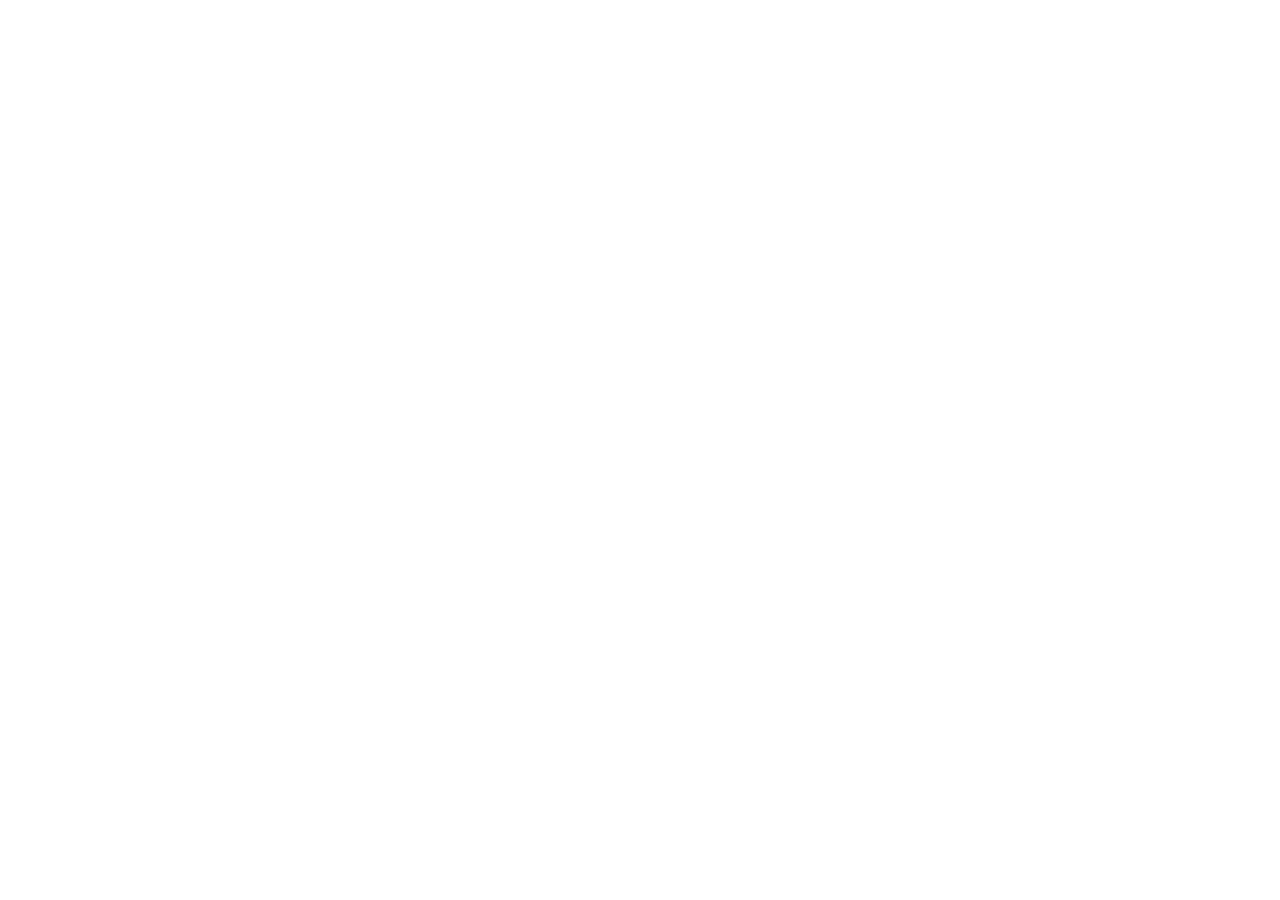
==== index.html @ 9bbe7431 "Use tech stack vite_react_shadcn_ts" ====
<!DOCTYPE html>
<html lang="en">
  <head>
    <meta charset="UTF-8" />
    <meta name="viewport" content="width=device-width, initial-scale=1.0" />
    <title>crave-crusher-web</title>
    <meta name="description" content="Lovable Generated Project" />
    <meta name="author" content="Lovable" />

    <meta property="og:title" content="crave-crusher-web" />
    <meta property="og:description" content="Lovable Generated Project" />
    <meta property="og:type" content="website" />
    <meta property="og:image" content="https://lovable.dev/opengraph-image-p98pqg.png" />

    <meta name="twitter:card" content="summary_large_image" />
    <meta name="twitter:site" content="@lovable_dev" />
    <meta name="twitter:image" content="https://lovable.dev/opengraph-image-p98pqg.png" />
  </head>

  <body>
    <div id="root"></div>
    <!-- IMPORTANT: DO NOT REMOVE THIS SCRIPT TAG OR THIS VERY COMMENT! -->
    <script src="https://cdn.gpteng.co/gptengineer.js" type="module"></script>
    <script type="module" src="/src/main.tsx"></script>
  </body>
</html>
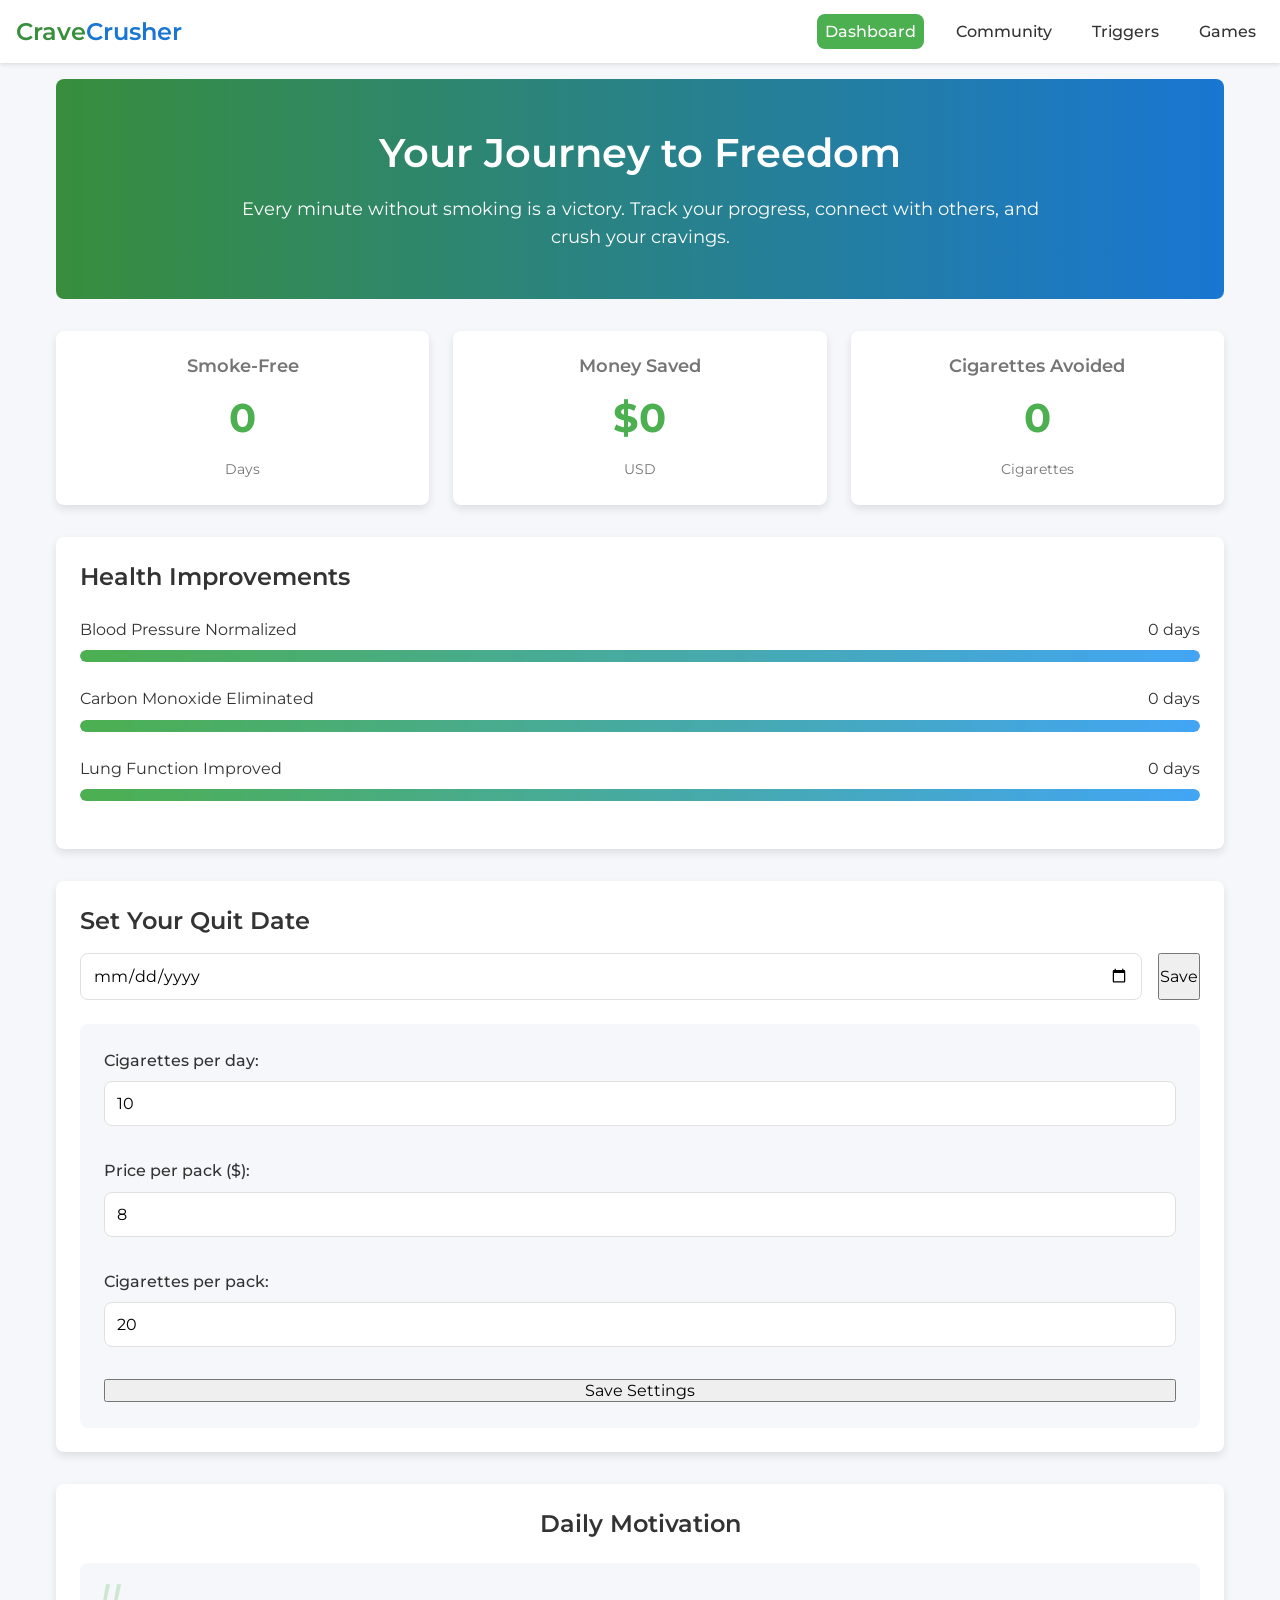
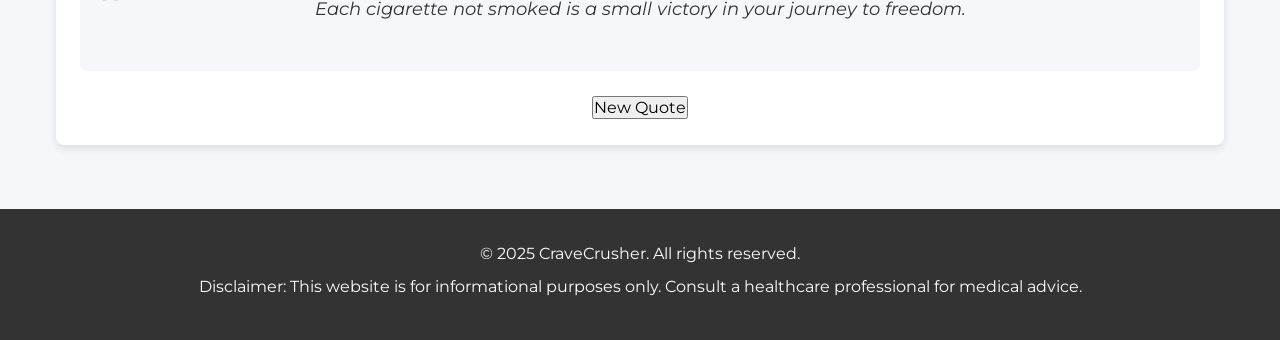
==== commit 98766afd: "Refactor: Remove unneeded dependencies Remove all dependencies and refactor the code to use only van" ====
--- a/index.html
+++ b/index.html
@@ -1,26 +1,138 @@
+
 <!DOCTYPE html>
 <html lang="en">
-  <head>
-    <meta charset="UTF-8" />
-    <meta name="viewport" content="width=device-width, initial-scale=1.0" />
-    <title>crave-crusher-web</title>
-    <meta name="description" content="Lovable Generated Project" />
-    <meta name="author" content="Lovable" />
+<head>
+  <meta charset="UTF-8">
+  <meta name="viewport" content="width=device-width, initial-scale=1.0">
+  <title>CraveCrusher - Quit Smoking Today</title>
+  <link rel="stylesheet" href="styles/main.css">
+  <link rel="stylesheet" href="styles/dashboard.css">
+  <link rel="stylesheet" href="https://fonts.googleapis.com/css2?family=Montserrat:wght@300;400;500;600;700&display=swap">
+</head>
+<body>
+  <header>
+    <div class="logo">
+      <h1>Crave<span>Crusher</span></h1>
+    </div>
+    <nav>
+      <button class="mobile-menu-btn">
+        <span></span>
+        <span></span>
+        <span></span>
+      </button>
+      <ul class="nav-menu">
+        <li><a href="index.html" class="active">Dashboard</a></li>
+        <li><a href="community.html">Community</a></li>
+        <li><a href="triggers.html">Triggers</a></li>
+        <li><a href="games.html">Games</a></li>
+      </ul>
+    </nav>
+  </header>
 
-    <meta property="og:title" content="crave-crusher-web" />
-    <meta property="og:description" content="Lovable Generated Project" />
-    <meta property="og:type" content="website" />
-    <meta property="og:image" content="https://lovable.dev/opengraph-image-p98pqg.png" />
+  <main>
+    <section class="hero">
+      <div class="hero-content">
+        <h2>Your Journey to Freedom</h2>
+        <p>Every minute without smoking is a victory. Track your progress, connect with others, and crush your cravings.</p>
+      </div>
+    </section>
 
-    <meta name="twitter:card" content="summary_large_image" />
-    <meta name="twitter:site" content="@lovable_dev" />
-    <meta name="twitter:image" content="https://lovable.dev/opengraph-image-p98pqg.png" />
-  </head>
+    <section class="dashboard">
+      <div class="stats-container">
+        <div class="stat-card">
+          <h3>Smoke-Free</h3>
+          <div class="stat-value" id="days-smoke-free">0</div>
+          <div class="stat-label">Days</div>
+        </div>
+        
+        <div class="stat-card">
+          <h3>Money Saved</h3>
+          <div class="stat-value" id="money-saved">$0</div>
+          <div class="stat-label">USD</div>
+        </div>
+        
+        <div class="stat-card">
+          <h3>Cigarettes Avoided</h3>
+          <div class="stat-value" id="cigarettes-avoided">0</div>
+          <div class="stat-label">Cigarettes</div>
+        </div>
+      </div>
 
-  <body>
-    <div id="root"></div>
-    <!-- IMPORTANT: DO NOT REMOVE THIS SCRIPT TAG OR THIS VERY COMMENT! -->
-    <script src="https://cdn.gpteng.co/gptengineer.js" type="module"></script>
-    <script type="module" src="/src/main.tsx"></script>
-  </body>
+      <div class="health-progress">
+        <h3>Health Improvements</h3>
+        <div class="progress-container">
+          <div class="progress-item">
+            <div class="progress-info">
+              <span>Blood Pressure Normalized</span>
+              <span id="blood-pressure-days">0 days</span>
+            </div>
+            <div class="progress-bar">
+              <div class="progress-fill" id="blood-pressure-bar"></div>
+            </div>
+          </div>
+          
+          <div class="progress-item">
+            <div class="progress-info">
+              <span>Carbon Monoxide Eliminated</span>
+              <span id="carbon-monoxide-days">0 days</span>
+            </div>
+            <div class="progress-bar">
+              <div class="progress-fill" id="carbon-monoxide-bar"></div>
+            </div>
+          </div>
+          
+          <div class="progress-item">
+            <div class="progress-info">
+              <span>Lung Function Improved</span>
+              <span id="lung-function-days">0 days</span>
+            </div>
+            <div class="progress-bar">
+              <div class="progress-fill" id="lung-function-bar"></div>
+            </div>
+          </div>
+        </div>
+      </div>
+
+      <div class="quit-date-container">
+        <h3>Set Your Quit Date</h3>
+        <div class="date-picker">
+          <input type="date" id="quit-date">
+          <button id="save-date">Save</button>
+        </div>
+        <div class="settings">
+          <label for="cigarettes-per-day">Cigarettes per day:</label>
+          <input type="number" id="cigarettes-per-day" min="1" value="10">
+          
+          <label for="price-per-pack">Price per pack ($):</label>
+          <input type="number" id="price-per-pack" min="0.01" step="0.01" value="8.00">
+          
+          <label for="cigarettes-per-pack">Cigarettes per pack:</label>
+          <input type="number" id="cigarettes-per-pack" min="1" value="20">
+          
+          <button id="save-settings">Save Settings</button>
+        </div>
+      </div>
+    </section>
+
+    <section class="motivation">
+      <h3>Daily Motivation</h3>
+      <div class="quote-container">
+        <p id="quote">"The best time to quit smoking was the day you started, the second best time is today."</p>
+      </div>
+      <button id="new-quote">New Quote</button>
+    </section>
+  </main>
+
+  <footer>
+    <div class="footer-content">
+      <p>&copy; 2025 CraveCrusher. All rights reserved.</p>
+      <p>Disclaimer: This website is for informational purposes only. Consult a healthcare professional for medical advice.</p>
+    </div>
+  </footer>
+
+  <!-- IMPORTANT: DO NOT REMOVE THIS SCRIPT TAG OR THIS VERY COMMENT! -->
+  <script src="https://cdn.gpteng.co/gptengineer.js" type="module"></script>
+  <script src="scripts/main.js"></script>
+  <script src="scripts/dashboard.js"></script>
+</body>
 </html>
--- a/styles/main.css
+++ b/styles/main.css
@@ -0,0 +1,451 @@
+
+/* General Reset */
+* {
+  margin: 0;
+  padding: 0;
+  box-sizing: border-box;
+}
+
+/* Root Variables */
+:root {
+  --primary-color: #4caf50;
+  --primary-dark: #388e3c;
+  --primary-light: #a5d6a7;
+  --secondary-color: #42a5f5;
+  --secondary-dark: #1976d2;
+  --secondary-light: #90caf9;
+  --background-color: #f5f7fa;
+  --text-color: #333;
+  --text-light: #757575;
+  --white: #ffffff;
+  --border-color: #e0e0e0;
+  --error-color: #f44336;
+  --success-color: #4caf50;
+  --warning-color: #ff9800;
+  --card-shadow: 0 4px 8px rgba(0, 0, 0, 0.1);
+  --transition-speed: 0.3s;
+  --border-radius: 8px;
+  --font-family: 'Montserrat', sans-serif;
+}
+
+body {
+  font-family: var(--font-family);
+  background-color: var(--background-color);
+  color: var(--text-color);
+  line-height: 1.6;
+  min-height: 100vh;
+  display: flex;
+  flex-direction: column;
+}
+
+main {
+  flex: 1;
+  padding: 1rem;
+  max-width: 1200px;
+  margin: 0 auto;
+  width: 100%;
+}
+
+/* Typography */
+h1, h2, h3, h4, h5, h6 {
+  font-weight: 600;
+  line-height: 1.3;
+  margin-bottom: 1rem;
+}
+
+h1 {
+  font-size: 2rem;
+}
+
+h2 {
+  font-size: 1.75rem;
+}
+
+h3 {
+  font-size: 1.5rem;
+}
+
+h4 {
+  font-size: 1.25rem;
+}
+
+p {
+  margin-bottom: 1rem;
+}
+
+a {
+  color: var(--secondary-color);
+  text-decoration: none;
+  transition: color var(--transition-speed);
+}
+
+a:hover {
+  color: var(--secondary-dark);
+  text-decoration: underline;
+}
+
+/* Header & Navigation */
+header {
+  background-color: var(--white);
+  box-shadow: 0 2px 4px rgba(0, 0, 0, 0.1);
+  padding: 1rem;
+  display: flex;
+  justify-content: space-between;
+  align-items: center;
+  position: sticky;
+  top: 0;
+  z-index: 100;
+}
+
+.logo h1 {
+  margin: 0;
+  font-size: 1.5rem;
+  color: var(--primary-dark);
+}
+
+.logo span {
+  color: var(--secondary-dark);
+}
+
+nav {
+  display: flex;
+  align-items: center;
+}
+
+.nav-menu {
+  display: flex;
+  list-style: none;
+}
+
+.nav-menu li {
+  margin-left: 1.5rem;
+}
+
+.nav-menu a {
+  color: var(--text-color);
+  font-weight: 500;
+  padding: 0.5rem;
+  border-radius: var(--border-radius);
+  transition: all var(--transition-speed);
+}
+
+.nav-menu a:hover {
+  background-color: var(--primary-light);
+  color: var(--primary-dark);
+  text-decoration: none;
+}
+
+.nav-menu a.active {
+  background-color: var(--primary-color);
+  color: var(--white);
+}
+
+.mobile-menu-btn {
+  display: none;
+  background: none;
+  border: none;
+  cursor: pointer;
+  padding: 0.5rem;
+}
+
+.mobile-menu-btn span {
+  display: block;
+  width: 25px;
+  height: 3px;
+  background-color: var(--text-color);
+  margin: 5px 0;
+  transition: transform var(--transition-speed), opacity var(--transition-speed);
+}
+
+/* Hero Sections */
+.hero {
+  background: linear-gradient(to right, var(--primary-dark), var(--secondary-dark));
+  color: var(--white);
+  padding: 3rem 1rem;
+  border-radius: var(--border-radius);
+  margin-bottom: 2rem;
+  text-align: center;
+}
+
+.hero-content {
+  max-width: 800px;
+  margin: 0 auto;
+}
+
+.hero h2 {
+  font-size: 2.5rem;
+  margin-bottom: 1rem;
+}
+
+.hero p {
+  font-size: 1.1rem;
+  margin-bottom: 0;
+}
+
+/* Buttons */
+button {
+  cursor: pointer;
+  font-family: var(--font-family);
+  font-size: 1rem;
+  transition: all var(--transition-speed);
+}
+
+.primary-btn {
+  background-color: var(--primary-color);
+  color: var(--white);
+  border: none;
+  padding: 0.75rem 1.5rem;
+  border-radius: var(--border-radius);
+  font-weight: 500;
+}
+
+.primary-btn:hover {
+  background-color: var(--primary-dark);
+  transform: translateY(-2px);
+  box-shadow: 0 4px 8px rgba(0, 0, 0, 0.1);
+}
+
+.secondary-btn {
+  background-color: transparent;
+  color: var(--primary-color);
+  border: 1px solid var(--primary-color);
+  padding: 0.75rem 1.5rem;
+  border-radius: var(--border-radius);
+  font-weight: 500;
+}
+
+.secondary-btn:hover {
+  background-color: var(--primary-light);
+  color: var(--primary-dark);
+  transform: translateY(-2px);
+}
+
+/* Forms */
+.form-group {
+  margin-bottom: 1.5rem;
+}
+
+label {
+  display: block;
+  font-weight: 500;
+  margin-bottom: 0.5rem;
+}
+
+input, textarea, select {
+  width: 100%;
+  padding: 0.75rem;
+  border: 1px solid var(--border-color);
+  border-radius: var(--border-radius);
+  font-family: var(--font-family);
+  font-size: 1rem;
+  transition: border-color var(--transition-speed);
+}
+
+input:focus, textarea:focus, select:focus {
+  outline: none;
+  border-color: var(--primary-color);
+  box-shadow: 0 0 0 2px var(--primary-light);
+}
+
+/* Footer */
+footer {
+  background-color: var(--text-color);
+  color: var(--white);
+  padding: 2rem 1rem;
+  margin-top: 3rem;
+}
+
+.footer-content {
+  max-width: 1200px;
+  margin: 0 auto;
+  text-align: center;
+}
+
+.footer-content p {
+  margin-bottom: 0.5rem;
+}
+
+/* Responsive Design */
+@media (max-width: 768px) {
+  .mobile-menu-btn {
+    display: block;
+    z-index: 110;
+  }
+
+  .nav-menu {
+    position: fixed;
+    top: 0;
+    right: -100%;
+    flex-direction: column;
+    background-color: var(--white);
+    width: 70%;
+    height: 100vh;
+    padding: 4rem 2rem;
+    box-shadow: -2px 0 5px rgba(0, 0, 0, 0.1);
+    transition: right var(--transition-speed);
+    z-index: 105;
+  }
+
+  .nav-menu.active {
+    right: 0;
+  }
+
+  .nav-menu li {
+    margin: 1rem 0;
+  }
+
+  .mobile-menu-btn.active span:nth-child(1) {
+    transform: translateY(8px) rotate(45deg);
+  }
+
+  .mobile-menu-btn.active span:nth-child(2) {
+    opacity: 0;
+  }
+
+  .mobile-menu-btn.active span:nth-child(3) {
+    transform: translateY(-8px) rotate(-45deg);
+  }
+
+  h1 {
+    font-size: 1.75rem;
+  }
+
+  h2 {
+    font-size: 1.5rem;
+  }
+
+  h3 {
+    font-size: 1.25rem;
+  }
+
+  .hero h2 {
+    font-size: 2rem;
+  }
+
+  .form-group {
+    margin-bottom: 1rem;
+  }
+}
+
+/* Card Designs */
+.card {
+  background-color: var(--white);
+  border-radius: var(--border-radius);
+  box-shadow: var(--card-shadow);
+  padding: 1.5rem;
+  margin-bottom: 1.5rem;
+  transition: transform var(--transition-speed), box-shadow var(--transition-speed);
+}
+
+.card:hover {
+  transform: translateY(-5px);
+  box-shadow: 0 8px 16px rgba(0, 0, 0, 0.1);
+}
+
+/* Animations */
+@keyframes fadeIn {
+  from {
+    opacity: 0;
+    transform: translateY(20px);
+  }
+  to {
+    opacity: 1;
+    transform: translateY(0);
+  }
+}
+
+.fade-in {
+  animation: fadeIn 0.5s ease-out forwards;
+}
+
+@keyframes spin {
+  0% {
+    transform: rotate(0deg);
+  }
+  100% {
+    transform: rotate(360deg);
+  }
+}
+
+.loading-spinner {
+  width: 40px;
+  height: 40px;
+  border: 4px solid rgba(0, 0, 0, 0.1);
+  border-left-color: var(--primary-color);
+  border-radius: 50%;
+  animation: spin 1s linear infinite;
+  margin: 2rem auto;
+}
+
+/* Utilities */
+.text-center {
+  text-align: center;
+}
+
+.text-right {
+  text-align: right;
+}
+
+.text-left {
+  text-align: left;
+}
+
+.mt-1 {
+  margin-top: 0.5rem;
+}
+
+.mt-2 {
+  margin-top: 1rem;
+}
+
+.mt-3 {
+  margin-top: 1.5rem;
+}
+
+.mb-1 {
+  margin-bottom: 0.5rem;
+}
+
+.mb-2 {
+  margin-bottom: 1rem;
+}
+
+.mb-3 {
+  margin-bottom: 1.5rem;
+}
+
+.hidden {
+  display: none;
+}
+
+.flex {
+  display: flex;
+}
+
+.flex-column {
+  flex-direction: column;
+}
+
+.justify-center {
+  justify-content: center;
+}
+
+.justify-between {
+  justify-content: space-between;
+}
+
+.align-center {
+  align-items: center;
+}
+
+.gap-1 {
+  gap: 0.5rem;
+}
+
+.gap-2 {
+  gap: 1rem;
+}
+
+.w-full {
+  width: 100%;
+}
--- a/styles/dashboard.css
+++ b/styles/dashboard.css
@@ -0,0 +1,171 @@
+
+/* Dashboard Specific Styles */
+
+/* Stats Container */
+.stats-container {
+  display: grid;
+  grid-template-columns: repeat(auto-fit, minmax(240px, 1fr));
+  gap: 1.5rem;
+  margin-bottom: 2rem;
+}
+
+.stat-card {
+  background-color: var(--white);
+  border-radius: var(--border-radius);
+  box-shadow: var(--card-shadow);
+  padding: 1.5rem;
+  text-align: center;
+  transition: transform var(--transition-speed), box-shadow var(--transition-speed);
+}
+
+.stat-card:hover {
+  transform: translateY(-5px);
+  box-shadow: 0 8px 16px rgba(0, 0, 0, 0.1);
+}
+
+.stat-card h3 {
+  color: var(--text-light);
+  font-size: 1.1rem;
+  margin-bottom: 0.5rem;
+}
+
+.stat-value {
+  font-size: 2.5rem;
+  font-weight: 700;
+  color: var(--primary-color);
+  margin-bottom: 0.5rem;
+}
+
+.stat-label {
+  font-size: 0.9rem;
+  color: var(--text-light);
+}
+
+/* Health Progress Section */
+.health-progress {
+  background-color: var(--white);
+  border-radius: var(--border-radius);
+  box-shadow: var(--card-shadow);
+  padding: 1.5rem;
+  margin-bottom: 2rem;
+}
+
+.progress-container {
+  margin-top: 1.5rem;
+}
+
+.progress-item {
+  margin-bottom: 1.5rem;
+}
+
+.progress-info {
+  display: flex;
+  justify-content: space-between;
+  margin-bottom: 0.5rem;
+}
+
+.progress-bar {
+  height: 12px;
+  background-color: #e0e0e0;
+  border-radius: 6px;
+  overflow: hidden;
+}
+
+.progress-fill {
+  height: 100%;
+  background: linear-gradient(to right, var(--primary-color), var(--secondary-color));
+  border-radius: 6px;
+  transition: width var(--transition-speed);
+}
+
+/* Quit Date Container */
+.quit-date-container {
+  background-color: var(--white);
+  border-radius: var(--border-radius);
+  box-shadow: var(--card-shadow);
+  padding: 1.5rem;
+  margin-bottom: 2rem;
+}
+
+.date-picker {
+  display: flex;
+  gap: 1rem;
+  margin-bottom: 1.5rem;
+}
+
+.date-picker input {
+  flex: 1;
+}
+
+.settings {
+  background-color: var(--background-color);
+  padding: 1.5rem;
+  border-radius: var(--border-radius);
+}
+
+.settings label {
+  margin-top: 1rem;
+}
+
+.settings label:first-child {
+  margin-top: 0;
+}
+
+.settings input {
+  margin-bottom: 1rem;
+}
+
+.settings button {
+  margin-top: 1rem;
+  width: 100%;
+}
+
+/* Motivation Section */
+.motivation {
+  background-color: var(--white);
+  border-radius: var(--border-radius);
+  box-shadow: var(--card-shadow);
+  padding: 1.5rem;
+  text-align: center;
+}
+
+.quote-container {
+  background-color: var(--background-color);
+  padding: 2rem;
+  border-radius: var(--border-radius);
+  margin: 1.5rem 0;
+  font-style: italic;
+  position: relative;
+}
+
+.quote-container::before {
+  content: '"';
+  font-size: 4rem;
+  color: var(--primary-light);
+  position: absolute;
+  top: -0.5rem;
+  left: 1rem;
+  opacity: 0.5;
+}
+
+#quote {
+  position: relative;
+  z-index: 1;
+  font-size: 1.1rem;
+}
+
+#new-quote {
+  margin: 0 auto;
+}
+
+/* Responsive Adjustments */
+@media (max-width: 768px) {
+  .date-picker {
+    flex-direction: column;
+    gap: 0.5rem;
+  }
+  
+  .stat-value {
+    font-size: 2rem;
+  }
+}
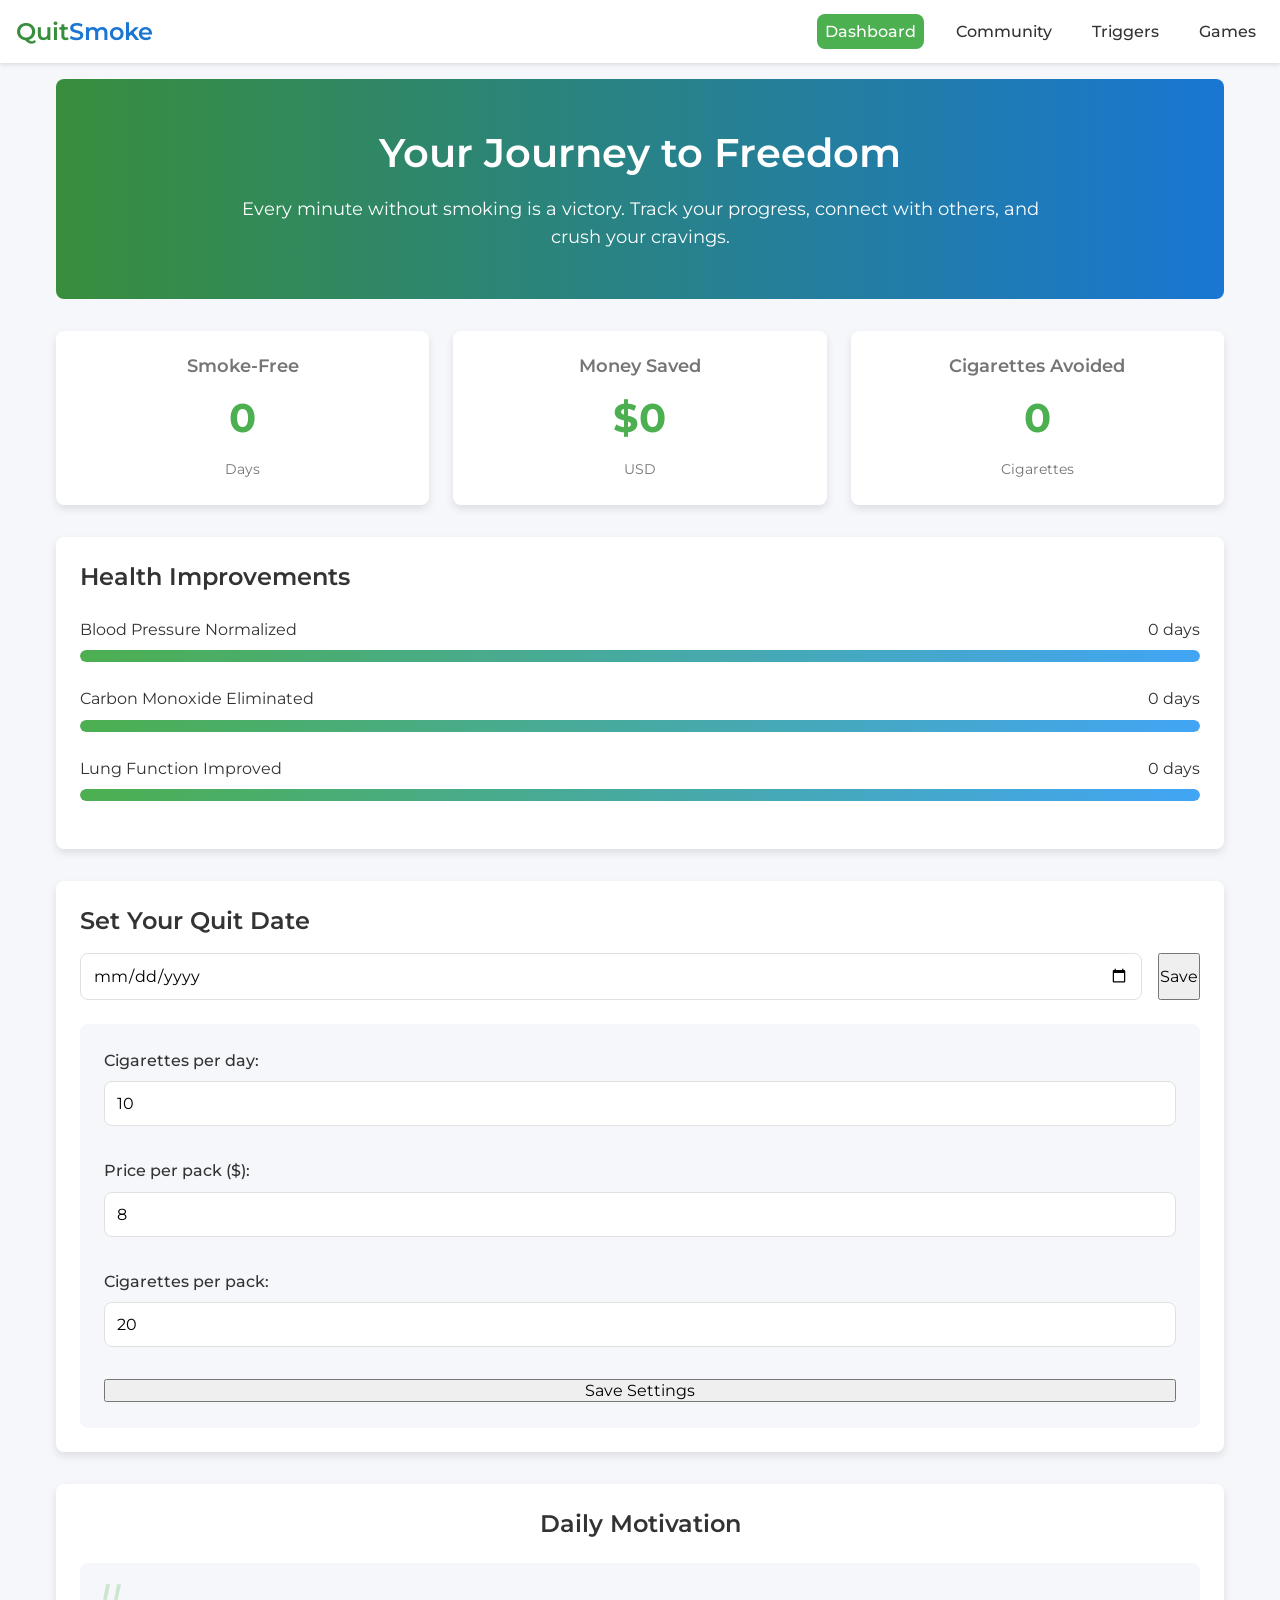
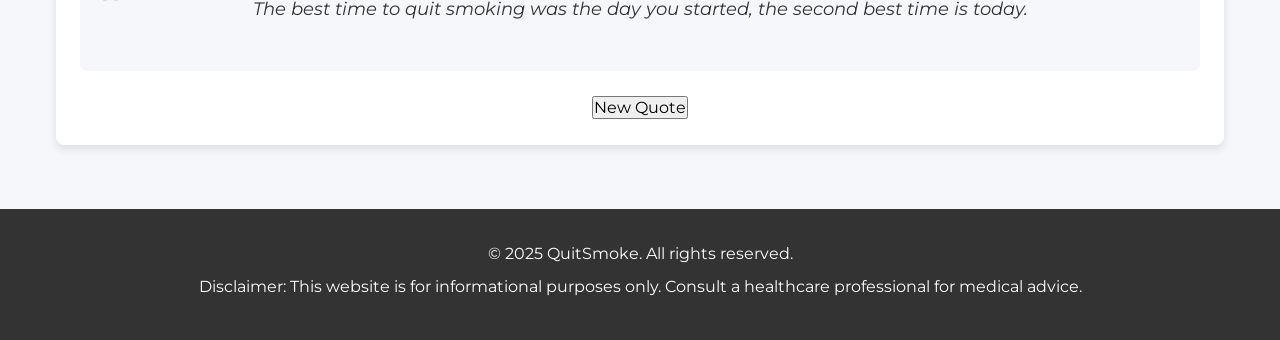
==== commit b7a4dd6b: "Rename project to QuitSmoke Rename all instances of "CraveCrusher" to "QuitSmoke" in the project fil" ====
--- a/index.html
+++ b/index.html
@@ -1,10 +1,9 @@
-
 <!DOCTYPE html>
 <html lang="en">
 <head>
   <meta charset="UTF-8">
   <meta name="viewport" content="width=device-width, initial-scale=1.0">
-  <title>CraveCrusher - Quit Smoking Today</title>
+  <title>QuitSmoke - Quit Smoking Today</title>
   <link rel="stylesheet" href="styles/main.css">
   <link rel="stylesheet" href="styles/dashboard.css">
   <link rel="stylesheet" href="https://fonts.googleapis.com/css2?family=Montserrat:wght@300;400;500;600;700&display=swap">
@@ -12,7 +11,7 @@
 <body>
   <header>
     <div class="logo">
-      <h1>Crave<span>Crusher</span></h1>
+      <h1>Quit<span>Smoke</span></h1>
     </div>
     <nav>
       <button class="mobile-menu-btn">
@@ -125,7 +124,7 @@
 
   <footer>
     <div class="footer-content">
-      <p>&copy; 2025 CraveCrusher. All rights reserved.</p>
+      <p>&copy; 2025 QuitSmoke. All rights reserved.</p>
       <p>Disclaimer: This website is for informational purposes only. Consult a healthcare professional for medical advice.</p>
     </div>
   </footer>
